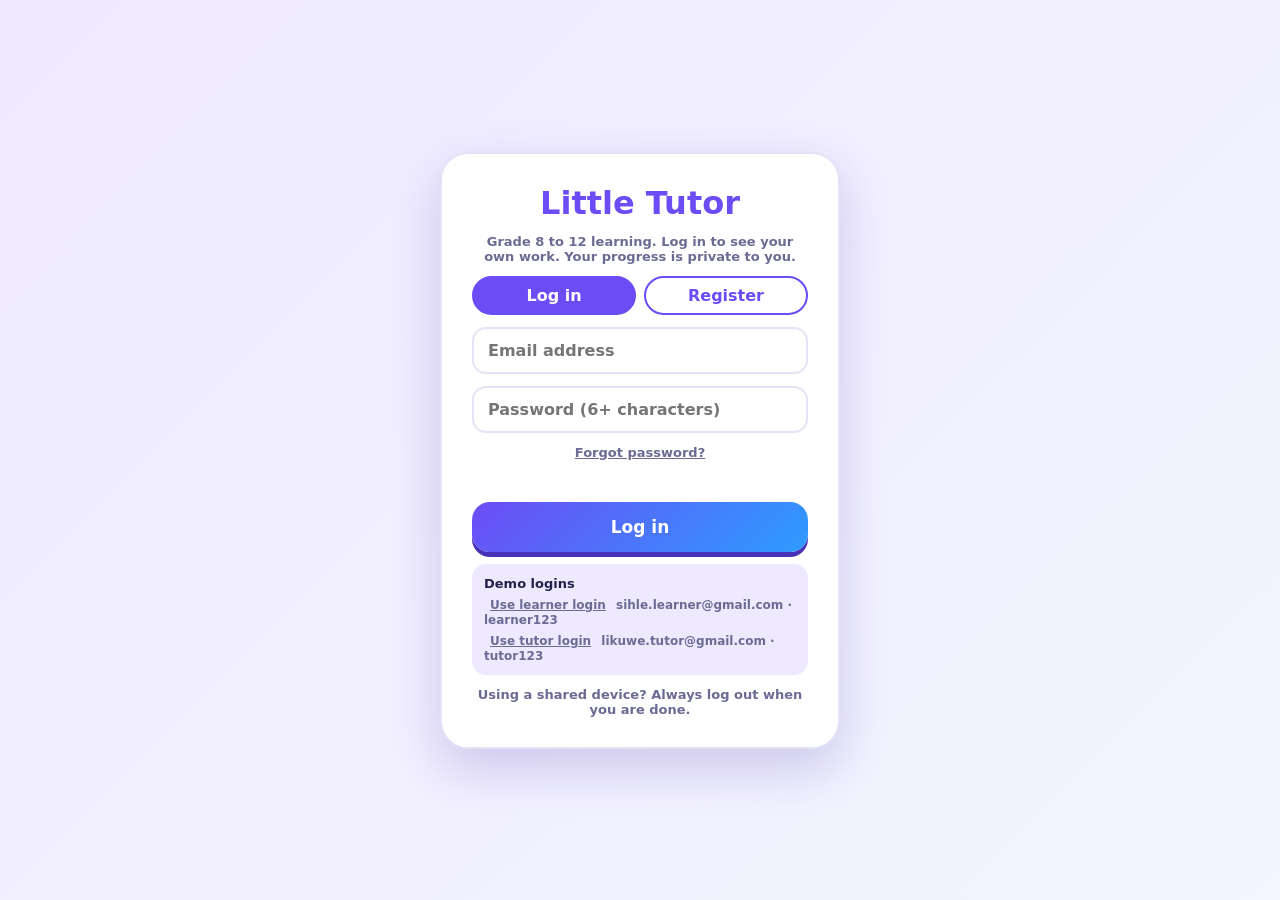
==== index.html @ 3b23361f "Move files to root" ====
<!DOCTYPE html>
<html lang="en">
<head>
<meta charset="utf-8">
<meta name="viewport" content="width=device-width, initial-scale=1, viewport-fit=cover">
<title>Home – Little Tutor</title>
<link rel="stylesheet" href="css/styles.css">
</head>
<body data-page="home">

<div class="toast" id="toast"></div>

<header class="site-header">
  <div class="wrap topbar">
    <div class="logo">Little Tutor</div>
    <nav class="nav" aria-label="Main">
      <a href="index.html" data-page="home">Home</a>
      <a href="learn.html" data-page="learn">Learn</a>
      <a href="quiz.html" data-page="quiz">Quiz</a>
      <a href="rewards.html" data-page="rewards">Rewards</a>
    </nav>
    <div class="viewswitch" id="vswitch" hidden>
      <a href="index.html" data-vs="learner">Learner View</a>
      <a href="tutor.html" data-vs="tutor">Tutor View</a>
    </div>
    <div class="user">
      <div class="pill streak">Streak <span id="streakN">0</span></div>
      <div class="pill stars">Stars <span id="starCount">0</span></div>
      <div class="avatar" id="avatar">C</div>
      <button class="link" id="logout">Log out</button>
    </div>
  </div>
</header>

<main class="wrap">
  <div class="hero">
    <div>
      <small id="gradeLine">Good day!</small>
      <h1 id="hiName">Hi!</h1>
      <p id="streakNote"></p>
      <span class="demo" id="demoNote" hidden></span>
    </div>
    <div class="week" id="week"></div>
  </div>
  <div class="cols">
    <div class="card">
      <h2>Today’s School Work <span id="count"></span></h2>
      <div id="tasks"></div>
    </div>
    <div class="stack">
      <div class="card">
        <h2><span id="mTitle" style="font-size:19px;color:var(--ink);font-weight:800">Mastery</span> <span>Goal: 80%</span></h2>
        <div class="mrow"><span>Your mastery</span><span id="mPct"></span></div>
        <div class="bar"><div id="mbar"></div></div>
        <div class="note" id="mNote"></div>
      </div>
      <div class="card" id="tutorCard" hidden>
        <h2>From your tutor</h2>
        <div id="tutorBox"></div>
      </div>
      <div class="card" id="extraCard" hidden>
        <h2>Extra lessons</h2>
        <div id="extraBox"></div>
      </div>
      <div class="card">
        <h2>Need a hand?</h2>
        <p class="note" style="margin:0 0 12px">Pick a subject and your AI Tutor will explain it step by step.</p>
        <a class="tutor" href="learn.html">Ask My AI Tutor</a>
      </div>
    </div>
  </div>
</main>

<footer class="wrap foot">Little Tutor · Grade 8 CAPS learner support</footer>

<!-- Homework check panel -->
<aside class="sheet" id="vsheet">
  <h3><span id="vTitle">Check your work</span> <button class="x" id="vClose">Close</button></h3>
  <div class="chat" id="vChat"></div>
  <div class="opts" id="vOpts"></div>
</aside>

<script src="js/data.js"></script>
<script src="js/content/grade8.js"></script>
<script src="js/content/grade9.js"></script>
<script src="js/content/grade10.js"></script>
<script src="js/content/grade11.js"></script>
<script src="js/content/grade12.js"></script>
<script src="js/core.js"></script>
<script src="js/home.js"></script>
</body>
</html>
---- css/styles.css ----
/* ===== Design tokens (light + dark) ===== */
:root{--bg:#f3f5ff;--card:#fff;--ink:#23224a;--mute:#6b6b93;--line:#e2e4f5;--purple:#6c4cf5;--orange:#ff9f1c;--green:#2ec27e;--blue:#2d9cff;--yellow:#ffd23f;--hero:#efe9ff;
box-sizing:border-box;padding-top:env(safe-area-inset-top,0px);padding-bottom:env(safe-area-inset-bottom,0px)}
@media (prefers-color-scheme:dark){:root:not([data-theme="light"]){--bg:#14132b;--card:#1f1e3d;--ink:#f1f0ff;--mute:#a9a8d0;--line:#35345e;--hero:#2b2860}}
:root[data-theme="dark"]{--bg:#14132b;--card:#1f1e3d;--ink:#f1f0ff;--mute:#a9a8d0;--line:#35345e;--hero:#2b2860}

/* ===== Base ===== */
*{box-sizing:border-box}
html{scroll-padding-top:env(safe-area-inset-top,0px)}
body{margin:0;background:var(--bg);color:var(--ink);font-family:"Nunito","Trebuchet MS","Segoe UI",system-ui,sans-serif;min-height:100vh;display:flex;flex-direction:column}
[hidden]{display:none!important}
.wrap{width:100%;max-width:1100px;margin:0 auto;padding:0 20px}
main{flex:1;padding-top:24px;padding-bottom:30px}
.foot{padding-top:16px;padding-bottom:24px;color:var(--mute);font-size:13px;font-weight:700;text-align:center}

/* ===== Header ===== */
.site-header{position:sticky;top:0;z-index:10;background:var(--card);border-bottom:2px solid var(--line)}
.topbar{display:flex;align-items:center;gap:20px;padding-top:12px;padding-bottom:12px;flex-wrap:wrap}
.logo{font-size:22px;font-weight:900;color:var(--purple)}
.nav{display:flex;gap:6px;flex:1}
.nav a{font-weight:800;color:var(--mute);padding:8px 16px;border-radius:99px;text-decoration:none;white-space:nowrap}
.nav a:hover{background:var(--hero)}
.nav .on{background:var(--hero);color:var(--purple)}
.user{display:flex;align-items:center;gap:10px}
.pill{border-radius:99px;padding:6px 12px;font-weight:900;font-size:14px;white-space:nowrap}
.streak{background:#fff0dc;color:#c25e00}.stars{background:#fff6c7;color:#9a7100}
@media (prefers-color-scheme:dark){:root:not([data-theme="light"]) .streak{background:#4a3318;color:#ffb866}:root:not([data-theme="light"]) .stars{background:#4a4318;color:#ffe27a}}
.avatar{width:40px;height:40px;border-radius:50%;background:linear-gradient(135deg,#ff5fa2,var(--orange));display:grid;place-items:center;font-size:18px;font-weight:900;color:#fff;flex:none}

/* ===== Layout helpers ===== */
.cols{display:grid;grid-template-columns:1.3fr 1fr;gap:20px;align-items:start}
.stack{display:flex;flex-direction:column;gap:16px}
.grid{display:grid;grid-template-columns:repeat(auto-fill,minmax(260px,1fr));gap:16px}
.vt{margin:0 0 14px;font-size:28px}
main>.inp{max-width:520px}
.note{font-size:13px;color:var(--mute);font-weight:700;margin-top:8px}

/* ===== Hero (home) ===== */
.hero{background:linear-gradient(135deg,var(--purple),var(--blue));color:#fff;border-radius:24px;padding:26px;display:flex;justify-content:space-between;align-items:center;gap:24px;flex-wrap:wrap;margin-bottom:20px}
.hero small{font-weight:700;opacity:.85}
.hero h1{margin:2px 0 4px;font-size:34px}
.hero p{margin:0;font-weight:700;opacity:.95}
.week{display:flex;gap:8px;min-width:280px;flex:0 1 380px}
.day{flex:1;text-align:center;font-size:12px;font-weight:800;color:rgba(255,255,255,.9)}
.day i{display:block;width:34px;height:34px;margin:4px auto 0;border-radius:50%;background:rgba(255,255,255,.28)}
.day.done i{background:var(--yellow)}
.day.today i{outline:3px solid #fff;outline-offset:2px}

/* ===== Cards, tasks, bars ===== */
.card{background:var(--card);border:2px solid var(--line);border-radius:22px;padding:18px}
.card h2{margin:0 0 12px;font-size:19px;display:flex;justify-content:space-between;align-items:center;gap:10px}
.card h2 span{font-size:13px;color:var(--mute);font-weight:800}
.task{display:flex;gap:12px;align-items:center;padding:12px;border-radius:14px;margin-bottom:10px;cursor:pointer;user-select:none;background:#e6f2ff;transition:transform .15s}
.task:hover{transform:translateX(3px)}
.task:last-child{margin-bottom:0}
.task[data-c="g"]{background:#e3f8ee}.task[data-c="p"]{background:#fde8f2}
@media (prefers-color-scheme:dark){:root:not([data-theme="light"]) .task{background:#1c3350}:root:not([data-theme="light"]) .task[data-c="g"]{background:#173a2d}:root:not([data-theme="light"]) .task[data-c="p"]{background:#40213a}}
.box{width:28px;height:28px;border-radius:9px;border:3px solid var(--purple);display:grid;place-items:center;color:#fff;font-weight:900;flex:none;background:var(--card)}
.task.done .box{background:var(--green);border-color:var(--green)}
.task.done .t{text-decoration:line-through;opacity:.6}
.task.done{cursor:default}.task.done:hover{transform:none}
.t b{display:block;font-size:15px}.t small{color:var(--mute);font-weight:700;font-size:13px}
.bar{height:18px;border-radius:99px;background:var(--line);overflow:hidden}
.bar div{height:100%;width:0;border-radius:99px;background:linear-gradient(90deg,var(--green),var(--yellow));transition:width .8s cubic-bezier(.2,.8,.2,1)}
.mrow{display:flex;justify-content:space-between;font-weight:800;font-size:14px;margin-bottom:6px}
.sub{cursor:pointer;transition:transform .15s,border-color .15s}
.sub:hover{transform:translateY(-3px);border-color:var(--purple)}
.sub small{display:block;color:var(--mute);font-weight:700;font-size:13px;margin-bottom:10px}

/* ===== Buttons and inputs ===== */
.tutor,.go{border:0;width:100%;cursor:pointer;font:inherit;font-weight:900;font-size:17px;color:#fff;padding:15px;border-radius:18px;background:linear-gradient(135deg,var(--purple),var(--blue));box-shadow:0 5px 0 #4a32b8}
.tutor:active,.go:active{transform:translateY(3px);box-shadow:0 2px 0 #4a32b8}
a.tutor,a.go{display:block;text-align:center;text-decoration:none}
.link{border:0;background:none;color:var(--mute);font:inherit;font-weight:800;text-decoration:underline;cursor:pointer}
.tab{border:2px solid var(--purple);background:var(--card);color:var(--purple);font:inherit;font-weight:800;padding:8px 16px;border-radius:99px;cursor:pointer}
.tab.on{background:var(--purple);color:#fff}
.inp{width:100%;font:inherit;font-weight:700;padding:12px 14px;border-radius:14px;border:2px solid var(--line);background:var(--card);color:var(--ink)}
.inp:focus{outline:none;border-color:var(--purple)}

/* ===== Quiz, rewards ===== */
#qbox{max-width:680px}
.big{font-size:34px;font-weight:900;text-align:center;margin:6px 0}
.badges{display:grid;grid-template-columns:repeat(auto-fill,minmax(130px,1fr));gap:12px}
.bd{border:2px solid var(--line);border-radius:16px;padding:16px 8px;text-align:center;font-weight:800;font-size:14px;opacity:.4}
.bd small{color:var(--mute);font-weight:700}.bd.on{opacity:1;border-color:var(--yellow)}

/* ===== Side panels (tutor + homework check) ===== */
.sheet{position:fixed;top:0;right:0;bottom:0;width:min(420px,100%);background:var(--card);border-left:3px solid var(--purple);padding:20px;padding-top:calc(20px + env(safe-area-inset-top,0px));transform:translateX(105%);transition:transform .3s;z-index:30;display:flex;flex-direction:column;gap:12px;box-shadow:-10px 0 40px rgba(60,40,160,.2)}
.sheet.open{transform:none}
.sheet h3{margin:0;display:flex;justify-content:space-between;align-items:center;gap:8px;font-size:17px}
.x{border:0;background:var(--line);color:var(--ink);height:32px;padding:0 14px;border-radius:99px;font:inherit;font-size:13px;font-weight:800;cursor:pointer}
.chat{overflow:auto;display:flex;flex-direction:column;gap:8px;flex:1}
.msg{padding:10px 14px;border-radius:16px;font-size:14px;font-weight:600;max-width:92%;line-height:1.45}
.bot{background:var(--hero);color:var(--ink);align-self:flex-start}.msg.me{background:var(--purple);color:#fff;align-self:flex-end}
.opts{display:flex;gap:8px;flex-wrap:wrap}
.opts button{border:2px solid var(--purple);background:var(--card);color:var(--purple);font:inherit;font-weight:800;border-radius:99px;padding:9px 16px;cursor:pointer}
.opts button:disabled{cursor:default}

/* ===== Toast ===== */
.toast{position:fixed;left:50%;top:84px;transform:translate(-50%,-30px);background:var(--yellow);color:#4a3a00;font-weight:900;padding:10px 20px;border-radius:99px;opacity:0;transition:.4s;z-index:40;pointer-events:none;white-space:nowrap}
.toast.show{opacity:1;transform:translate(-50%,0)}

/* ===== Login / Register page ===== */
.auth-page{align-items:center;justify-content:center;padding:20px;background:linear-gradient(135deg,var(--hero),var(--bg))}
.auth-card{width:100%;max-width:400px;background:var(--card);border:2px solid var(--line);border-radius:28px;padding:30px;display:flex;flex-direction:column;gap:12px;box-shadow:0 20px 50px rgba(60,40,160,.2)}
.auth-card h1{margin:0;font-size:32px;color:var(--purple);text-align:center}
.auth-card p{margin:0;text-align:center;color:var(--mute);font-weight:700;font-size:13px}
.auth-card input{width:100%;font:inherit;font-weight:700;padding:12px 14px;border-radius:14px;border:2px solid var(--line);background:var(--card);color:var(--ink)}
.auth-card input:focus{outline:none;border-color:var(--purple)}
.atabs{display:flex;gap:8px}.atabs .tab{flex:1}
.err{color:#e5383b;font-weight:800;font-size:13px;min-height:18px;text-align:center}

/* ===== Added for tutor features ===== */
.viewswitch{display:flex;background:var(--hero);border-radius:99px;padding:3px;gap:2px}
.viewswitch a{padding:6px 14px;border-radius:99px;font-weight:800;font-size:13px;color:var(--mute);text-decoration:none;white-space:nowrap}
.viewswitch a.on{background:var(--purple);color:#fff}
.hero .demo{display:inline-block;margin-top:8px;font-size:12px;font-weight:800;background:rgba(255,255,255,.22);padding:4px 12px;border-radius:99px}
.tmsg{background:var(--hero);border-radius:14px;padding:10px 12px;font-weight:700;font-size:14px;margin-bottom:8px}
.tmsg small{display:block;color:var(--mute);font-weight:700;font-size:12px}
.tmsg.remind{border:2px solid var(--orange)}
.auth-card select{width:100%;font:inherit;font-weight:700;padding:12px 14px;border-radius:14px;border:2px solid var(--line);background:var(--card);color:var(--ink)}
.demo-box{background:var(--hero);border-radius:14px;padding:12px;font-size:12px;font-weight:700;color:var(--mute);display:flex;flex-direction:column;gap:6px}
.demo-box b{color:var(--ink);font-size:13px}
.demo-box .link{font-size:12px}

/* ===== Small screens ===== */
@media (max-width:820px){
  .cols{grid-template-columns:1fr}
  .topbar{gap:10px}.nav{order:3;flex-basis:100%;overflow-x:auto}
  .user{margin-left:auto}
  .hero h1{font-size:28px}
}
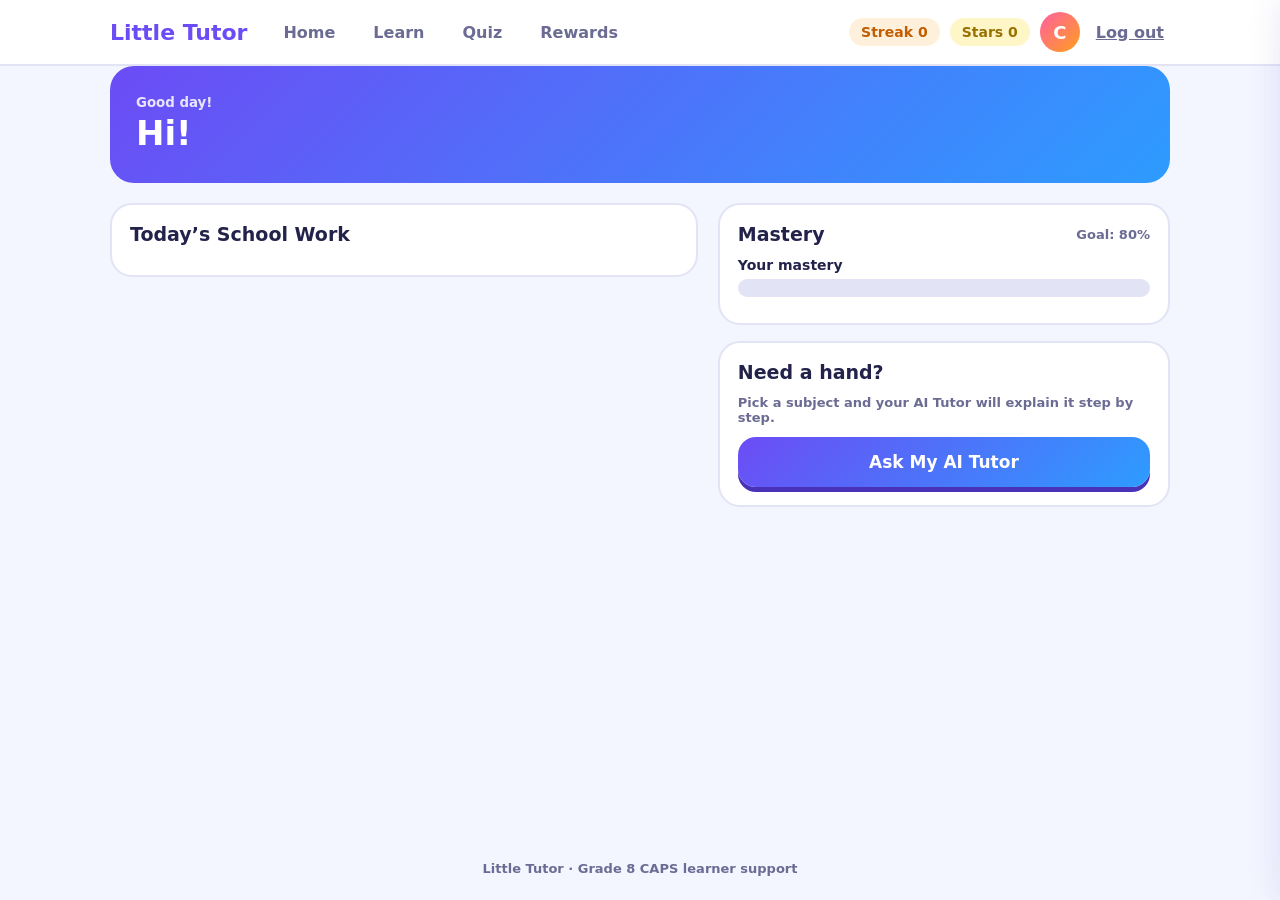
==== commit 749178bf: "Remove roles switch, tuotor can add thier own Leanrers, remove demo lerners, fix attendance and stru" ====
--- a/index.html
+++ b/index.html
@@ -19,10 +19,6 @@
       <a href="quiz.html" data-page="quiz">Quiz</a>
       <a href="rewards.html" data-page="rewards">Rewards</a>
     </nav>
-    <div class="viewswitch" id="vswitch" hidden>
-      <a href="index.html" data-vs="learner">Learner View</a>
-      <a href="tutor.html" data-vs="tutor">Tutor View</a>
-    </div>
     <div class="user">
       <div class="pill streak">Streak <span id="streakN">0</span></div>
       <div class="pill stars">Stars <span id="starCount">0</span></div>
@@ -38,7 +34,6 @@
       <small id="gradeLine">Good day!</small>
       <h1 id="hiName">Hi!</h1>
       <p id="streakNote"></p>
-      <span class="demo" id="demoNote" hidden></span>
     </div>
     <div class="week" id="week"></div>
   </div>
--- a/css/styles.css
+++ b/css/styles.css
@@ -111,10 +111,6 @@
 .err{color:#e5383b;font-weight:800;font-size:13px;min-height:18px;text-align:center}
 
 /* ===== Added for tutor features ===== */
-.viewswitch{display:flex;background:var(--hero);border-radius:99px;padding:3px;gap:2px}
-.viewswitch a{padding:6px 14px;border-radius:99px;font-weight:800;font-size:13px;color:var(--mute);text-decoration:none;white-space:nowrap}
-.viewswitch a.on{background:var(--purple);color:#fff}
-.hero .demo{display:inline-block;margin-top:8px;font-size:12px;font-weight:800;background:rgba(255,255,255,.22);padding:4px 12px;border-radius:99px}
 .tmsg{background:var(--hero);border-radius:14px;padding:10px 12px;font-weight:700;font-size:14px;margin-bottom:8px}
 .tmsg small{display:block;color:var(--mute);font-weight:700;font-size:12px}
 .tmsg.remind{border:2px solid var(--orange)}
